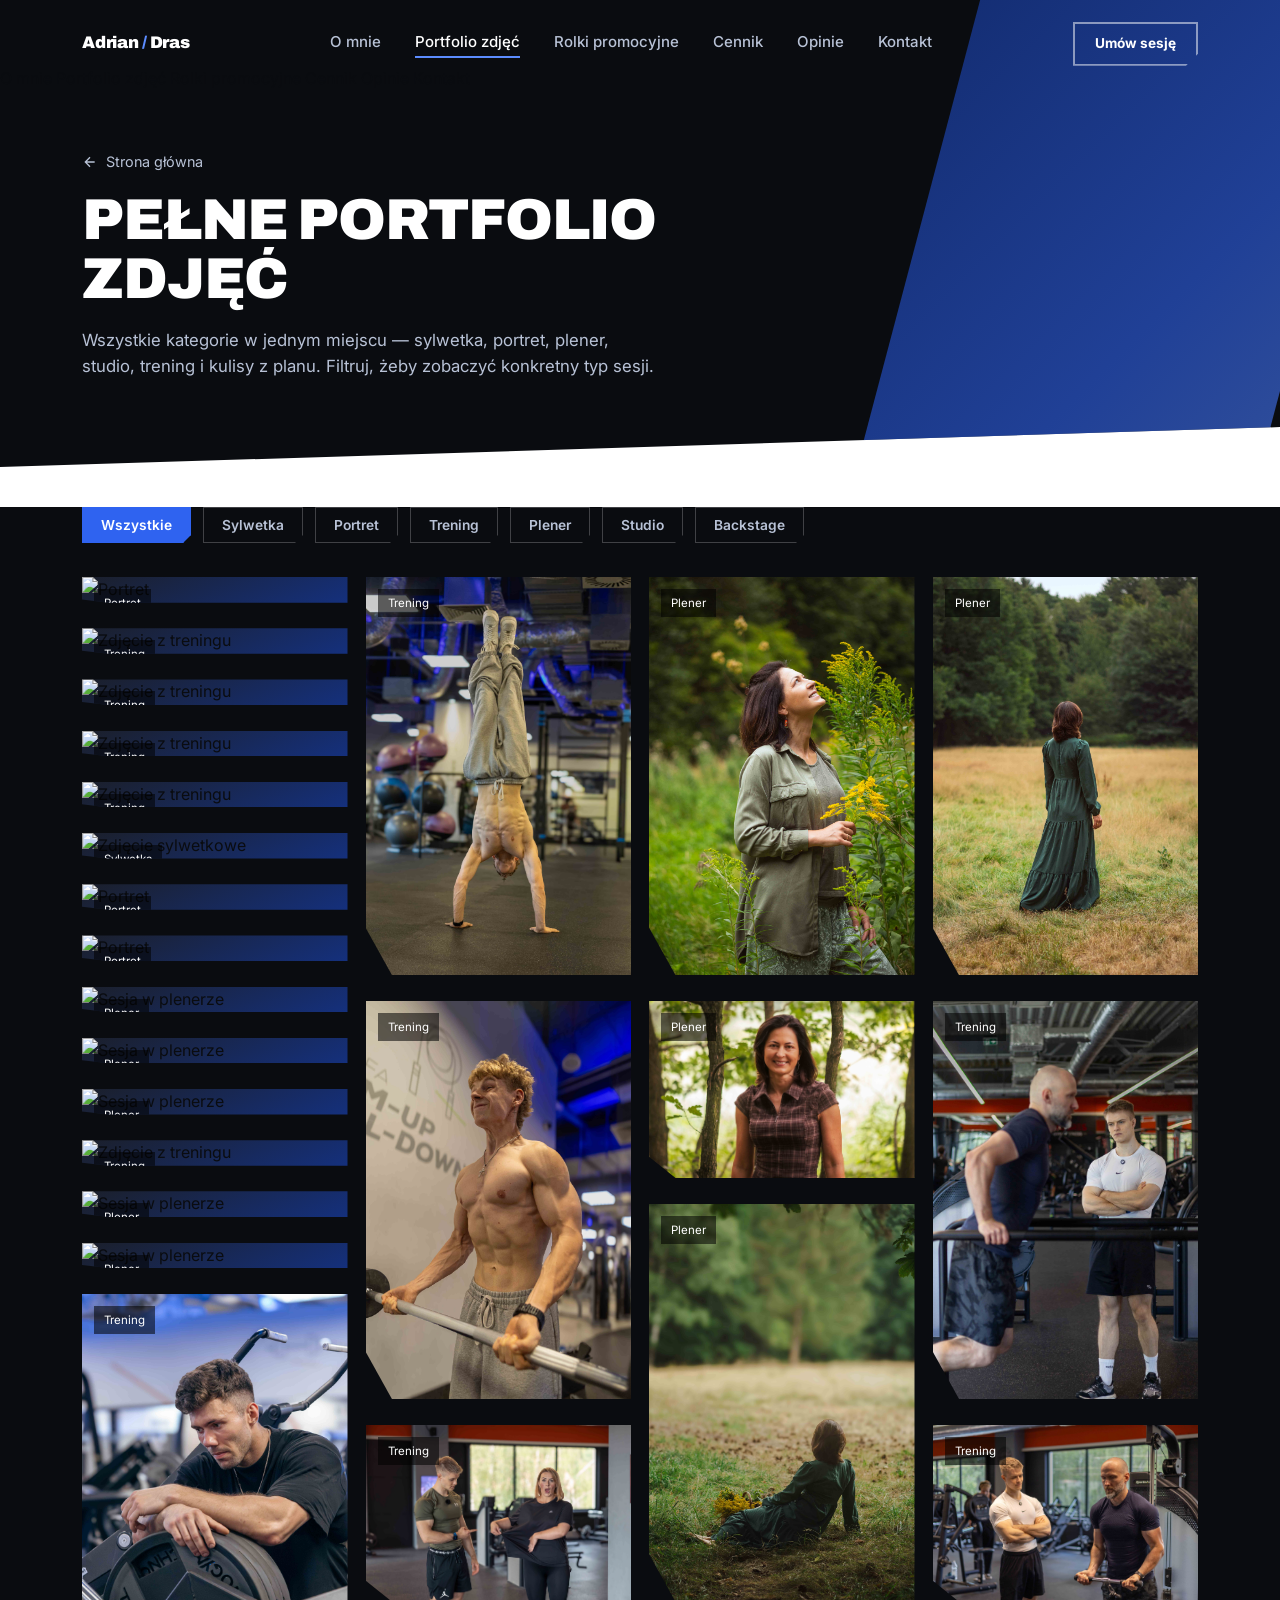
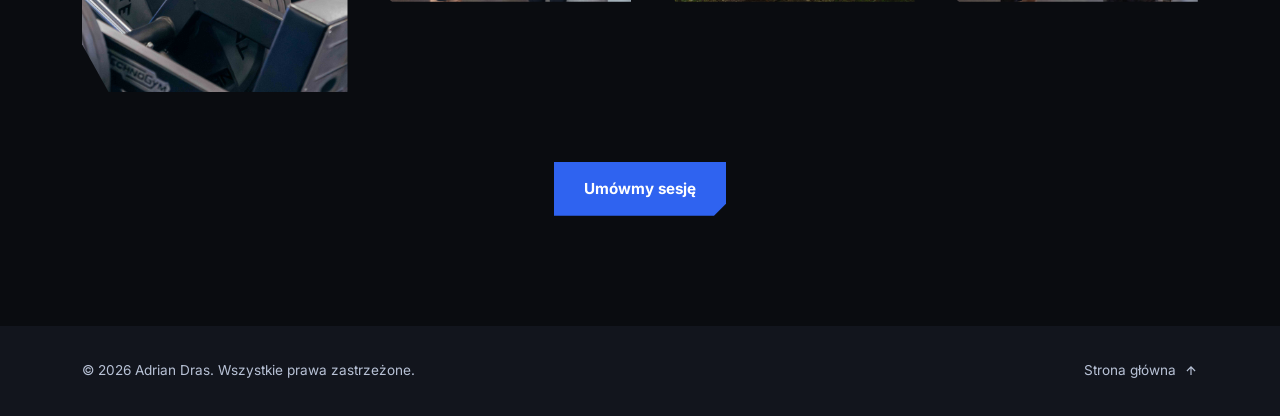
==== portfolio.html @ f692bb01 "-" ====
<!DOCTYPE html>
<html lang="pl">
<head>
<meta charset="UTF-8">
<meta name="viewport" content="width=device-width, initial-scale=1.0">
<title>Pełne portfolio zdjęć — Adrian Dras</title>
<link rel="preconnect" href="https://fonts.googleapis.com">
<link rel="preconnect" href="https://fonts.gstatic.com" crossorigin>
<link href="https://fonts.googleapis.com/css2?family=Archivo:wght@500;700;900&family=Inter:wght@400;500;600;700&display=swap" rel="stylesheet">
<link rel="stylesheet" href="style.css">
</head>
<body>

<header class="nav" id="siteNav">
  <div class="container nav-inner">
    <a href="index.html" class="logo">Adrian <span>/</span> Dras</a>
    <nav class="nav-links">
      <a href="index.html#o-mnie">O mnie</a>
      <a href="portfolio.html" class="current">Portfolio zdjęć</a>
      <a href="index.html#portfolio-wideo">Rolki promocyjne</a>
      <a href="index.html#cennik">Cennik</a>
      <a href="index.html#opinie">Opinie</a>
      <a href="index.html#kontakt">Kontakt</a>
    </nav>
    <div class="nav-cta">
      <a href="index.html#kontakt" class="btn btn-outline">Umów sesję</a>
      <button class="burger" id="burgerBtn" aria-label="Otwórz menu" aria-expanded="false">
        <span></span><span></span><span></span>
      </button>
    </div>
  </div>
  <div class="mobile-panel" id="mobilePanel">
    <a href="index.html#o-mnie">O mnie</a>
    <a href="portfolio.html">Portfolio zdjęć</a>
    <a href="index.html#portfolio-wideo">Rolki promocyjne</a>
    <a href="index.html#cennik">Cennik</a>
    <a href="index.html#opinie">Opinie</a>
    <a href="index.html#kontakt">Kontakt</a>
  </div>
</header>

<section class="page-banner">
  <div class="container">
    <a href="index.html" class="back-link">
      <svg viewBox="0 0 24 24" fill="none" stroke="currentColor" stroke-width="2"><path d="M19 12H5M12 19l-7-7 7-7"/></svg>
      Strona główna
    </a>
    <h1>Pełne portfolio zdjęć</h1>
    <p>Wszystkie kategorie w jednym miejscu — sylwetka, portret, plener, studio, trening i kulisy z planu. Filtruj, żeby zobaczyć konkretny typ sesji.</p>
  </div>
</section>

<section class="full-portfolio">
  <div class="container">
    <div class="filters" id="filters">
      <button class="filter-btn active" data-filter="all">Wszystkie</button>
      <button class="filter-btn" data-filter="sylwetka">Sylwetka</button>
      <button class="filter-btn" data-filter="portret">Portret</button>
      <button class="filter-btn" data-filter="trening">Trening</button>
      <button class="filter-btn" data-filter="plener">Plener</button>
      <button class="filter-btn" data-filter="studio">Studio</button>
      <button class="filter-btn" data-filter="backstage">Backstage</button>
    </div>

    <!--
      JAK DODAĆ NOWĄ KATEGORIĘ:
      1) Dodaj przycisk filtra powyżej, np.:
         <button class="filter-btn" data-filter="nockne">Sesje nocne</button>
      2) Oznacz zdjęcia w gridzie poniżej tym samym data-filter, np.:
         <div class="photo-tile" data-cat="nockne"> ... </div>
      Nazwa w data-filter i data-cat musi być identyczna (bez polskich znaków, małe litery).
      Zdjęcie "Wszystkie" nie wymaga zmian - pokazuje wszystko automatycznie.
    -->

    <div class="photo-grid" id="photoGrid">
      <div class="photo-tile" data-cat="portret">
        <span class="tag">Portret</span>
        <img src="Portfolio/9.jpg" alt="Portret">
      </div>
      <div class="photo-tile" data-cat="trening">
        <span class="tag">Trening</span>
        <img src="Portfolio/10.jpg" alt="Zdjęcie z treningu">
      </div>
      <div class="photo-tile" data-cat="trening">
        <span class="tag">Trening</span>
        <img src="Portfolio/11.jpg" alt="Zdjęcie z treningu">
      </div>
      <div class="photo-tile" data-cat="trening">
        <span class="tag">Trening</span>
        <img src="Portfolio/12.jpg" alt="Zdjęcie z treningu">
      </div>
      <div class="photo-tile" data-cat="trening">
        <span class="tag">Trening</span>
        <img src="Portfolio/13.jpg" alt="Zdjęcie z treningu">
      </div>
      <div class="photo-tile" data-cat="sylwetka">
        <span class="tag">Sylwetka</span>
        <img src="Portfolio/14.jpg" alt="Zdjęcie sylwetkowe">
      </div>
      <div class="photo-tile" data-cat="portret">
        <span class="tag">Portret</span>
        <img src="Portfolio/15.jpg" alt="Portret">
      </div>
       <div class="photo-tile" data-cat="portret">
        <span class="tag">Portret</span>
        <img src="Portfolio/16.jpg" alt="Portret">
      </div>
      <div class="photo-tile" data-cat="plener">
        <span class="tag">Plener</span>
        <img src="Portfolio/17.jpg" alt="Sesja w plenerze">
      </div>
      <div class="photo-tile" data-cat="plener">
        <span class="tag">Plener</span>
        <img src="Portfolio/18.jpg" alt="Sesja w plenerze">
      </div>
      <div class="photo-tile" data-cat="plener">
        <span class="tag">Plener</span>
        <img src="Portfolio/19.jpg" alt="Sesja w plenerze">
      </div>
      <div class="photo-tile" data-cat="trening">
        <span class="tag">Trening</span>
        <img src="Portfolio/20.jpg" alt="Zdjęcie z treningu">
      </div>
     <div class="photo-tile" data-cat="plener">
        <span class="tag">Plener</span>
        <img src="Portfolio/21.jpg" alt="Sesja w plenerze">
      </div>
           <div class="photo-tile" data-cat="plener">
        <span class="tag">Plener</span>
        <img src="Portfolio/22.jpg" alt="Sesja w plenerze">
      </div>
          <div class="photo-tile" data-cat="trening">
        <span class="tag">Trening</span>
        <img src="Portfolio/23.jpg" alt="Zdjęcie z treningu">
      </div>
          <div class="photo-tile" data-cat="trening">
        <span class="tag">Trening</span>
        <img src="Portfolio/24.jpg" alt="Zdjęcie z treningu">
      </div>
          <div class="photo-tile" data-cat="trening">
        <span class="tag">Trening</span>
        <img src="Portfolio/25.jpg" alt="Zdjęcie z treningu">
      </div>
          <div class="photo-tile" data-cat="trening">
        <span class="tag">Trening</span>
        <img src="Portfolio/26.jpg" alt="Zdjęcie z treningu">
      </div>
                 <div class="photo-tile" data-cat="plener">
        <span class="tag">Plener</span>
        <img src="Portfolio/27.jpg" alt="Sesja w plenerze">
      </div>
                 <div class="photo-tile" data-cat="plener">
        <span class="tag">Plener</span>
        <img src="Portfolio/28.jpg" alt="Sesja w plenerze">
      </div>
                 <div class="photo-tile" data-cat="plener">
        <span class="tag">Plener</span>
        <img src="Portfolio/29.jpg" alt="Sesja w plenerze">
      </div>
                 <div class="photo-tile" data-cat="plener">
        <span class="tag">Plener</span>
        <img src="Portfolio/30.jpg" alt="Sesja w plenerze">
      </div>
      <div class="photo-tile" data-cat="trening">
        <span class="tag">Trening</span>
        <img src="Portfolio/31.jpg" alt="Zdjęcie z treningu">
      </div>
      <div class="photo-tile" data-cat="trening">
        <span class="tag">Trening</span>
        <img src="Portfolio/32.jpg" alt="Zdjęcie z treningu">
      </div>
    </div>

    <div style="margin-top:44px; text-align:center;">
      <a href="index.html#kontakt" class="btn btn-primary">Umówmy sesję</a>
    </div>
  </div>
</section>

<footer>
  <div class="container footer-inner">
    <span>© 2026 Adrian Dras. Wszystkie prawa zastrzeżone.</span>
    <a href="index.html#hero" class="to-top">Strona główna <svg viewBox="0 0 24 24" fill="none" stroke="currentColor" stroke-width="2"><path d="M12 19V5M5 12l7-7 7 7"/></svg></a>
  </div>
</footer>

<div class="lightbox" id="lightbox">
  <button class="lightbox-close" id="lightboxClose" aria-label="Zamknij podgląd"><svg viewBox="0 0 24 24" fill="none" stroke="currentColor" stroke-width="2"><path d="M6 6l12 12M18 6L6 18"/></svg></button>
  <button class="lightbox-nav lightbox-prev" id="lightboxPrev" aria-label="Poprzednie zdjęcie"><svg viewBox="0 0 24 24" fill="none" stroke="currentColor" stroke-width="2"><path d="M15 18l-6-6 6-6"/></svg></button>
  <img id="lightboxImg" src="" alt="">
  <button class="lightbox-nav lightbox-next" id="lightboxNext" aria-label="Następne zdjęcie"><svg viewBox="0 0 24 24" fill="none" stroke="currentColor" stroke-width="2"><path d="M9 18l6-6-6-6"/></svg></button>
</div>

<script>
  // ---- sticky nav ----
  const nav = document.getElementById('siteNav');
  window.addEventListener('scroll', () => {
    nav.classList.toggle('scrolled', window.scrollY > 30);
  });

  // ---- mobile menu ----
  const burger = document.getElementById('burgerBtn');
  const panel = document.getElementById('mobilePanel');
  burger.addEventListener('click', () => {
    const open = panel.classList.toggle('open');
    burger.classList.toggle('open', open);
    burger.setAttribute('aria-expanded', open);
  });
  panel.querySelectorAll('a').forEach(a => a.addEventListener('click', () => {
    panel.classList.remove('open');
    burger.classList.remove('open');
    burger.setAttribute('aria-expanded', false);
  }));

  // ---- filter buttons ----
  document.getElementById('filters').addEventListener('click', (e) => {
    const btn = e.target.closest('.filter-btn');
    if (!btn) return;
    document.querySelectorAll('.filter-btn').forEach(b => b.classList.remove('active'));
    btn.classList.add('active');
    const filter = btn.dataset.filter;
    document.querySelectorAll('.photo-tile').forEach(tile => {
      tile.classList.toggle('hide', filter !== 'all' && tile.dataset.cat !== filter);
    });
  });

  // ---- lightbox: pełny podgląd zdjęcia ----
  (function(){
    const lightbox = document.getElementById('lightbox');
    const lightboxImg = document.getElementById('lightboxImg');
    const closeBtn = document.getElementById('lightboxClose');
    const prevBtn = document.getElementById('lightboxPrev');
    const nextBtn = document.getElementById('lightboxNext');
    if (!lightbox) return;
    let images = [];
    let index = 0;

    function show() {
      lightboxImg.src = images[index].src;
      lightboxImg.alt = images[index].alt || '';
    }
    function open(list, i) {
      images = list;
      index = i;
      show();
      lightbox.classList.add('open');
      document.body.style.overflow = 'hidden';
      closeBtn.focus();
    }
    function close() {
      lightbox.classList.remove('open');
      document.body.style.overflow = '';
      lightboxImg.src = '';
    }
    function next() { index = (index + 1) % images.length; show(); }
    function prev() { index = (index - 1 + images.length) % images.length; show(); }

    document.querySelectorAll('.photo-tile').forEach(tile => {
      tile.addEventListener('click', () => {
        if (tile.classList.contains('hide')) return;
        const visible = Array.from(document.querySelectorAll('.photo-tile')).filter(t => !t.classList.contains('hide'));
        const list = visible.map(t => t.querySelector('img')).filter(Boolean);
        const img = tile.querySelector('img');
        const i = list.indexOf(img);
        if (i === -1) return;
        open(list, i);
      });
    });
    closeBtn.addEventListener('click', close);
    nextBtn.addEventListener('click', next);
    prevBtn.addEventListener('click', prev);
    lightbox.addEventListener('click', (e) => { if (e.target === lightbox) close(); });
    document.addEventListener('keydown', (e) => {
      if (!lightbox.classList.contains('open')) return;
      if (e.key === 'Escape') close();
      if (e.key === 'ArrowRight') next();
      if (e.key === 'ArrowLeft') prev();
    });
  })();

</script>

</body>
</html>
---- style.css ----
:root{
    --black:#0A0C10;
    --black-2:#12151D;
    --black-3:#1B1F2A;
    --blue-deep:#12379E;
    --blue:#2F63F0;
    --blue-bright:#5C8CFF;
    --ice:#EDF2FB;
    --ice-2:#DEE7F9;
    --white:#FFFFFF;
    --grey:#7C879C;
    --grey-light:#B8C2D6;
    --cut:20px;
  }

  *,*::before,*::after{ box-sizing:border-box; }
  html{ scroll-behavior:smooth; }
  body{
    margin:0;
    background:var(--white);
    color:var(--black);
    font-family:'Inter',sans-serif;
    font-size:16px;
    line-height:1.6;
    -webkit-font-smoothing:antialiased;
  }
  img{ max-width:100%; display:block; }
  a{ color:inherit; text-decoration:none; }
  button{ font-family:inherit; cursor:pointer; border:none; background:none; color:inherit; }
  ul{ list-style:none; margin:0; padding:0; }
  section{ scroll-margin-top:84px; }

  h1,h2,h3,h4{
    font-family:'Archivo',sans-serif;
    font-weight:900;
    line-height:1.02;
    letter-spacing:-0.02em;
    margin:0;
  }

  .container{
    max-width:1180px;
    margin:0 auto;
    padding-left:32px;
    padding-right:32px;
  }

  .eyebrow-free{ margin-bottom:18px; }

  .section-heading{
    font-size:clamp(2rem,3.6vw,3rem);
    max-width:14ch;
  }

  .section-intro{
    font-size:1.05rem;
    color:var(--grey);
    max-width:46ch;
    margin-top:16px;
  }

  .btn{
    display:inline-flex;
    align-items:center;
    gap:10px;
    padding:15px 30px;
    font-weight:700;
    font-size:0.95rem;
    font-family:'Inter',sans-serif;
    clip-path:polygon(0 0,100% 0,100% calc(100% - 12px),calc(100% - 12px) 100%,0 100%);
    transition:transform .18s ease, background .18s ease;
  }
  .btn:focus-visible{ outline:3px solid var(--blue-bright); outline-offset:3px; }
  .btn-primary{
    background:var(--blue);
    color:var(--white);
  }
  .btn-primary:hover{ background:var(--blue-deep); transform:translateY(-2px); }
  .btn-outline{
    background:transparent;
    color:var(--white);
    box-shadow:inset 0 0 0 2px rgba(255,255,255,0.5);
  }
  .btn-outline:hover{ box-shadow:inset 0 0 0 2px var(--white); transform:translateY(-2px); }
  .btn-outline-dark{
    color:var(--black);
    box-shadow:inset 0 0 0 2px rgba(10,12,16,0.35);
  }
  .btn-outline-dark:hover{ box-shadow:inset 0 0 0 2px var(--black); transform:translateY(-2px); }
  .btn-small{ padding:11px 20px; font-size:0.85rem; }

  /* ---------- NAV ---------- */
  header.nav{
    position:fixed;
    top:0; left:0; right:0;
    z-index:100;
    padding:22px 0;
    transition:background .25s ease, padding .25s ease, box-shadow .25s ease;
  }
  header.nav.scrolled{
    background:rgba(10,12,16,0.92);
    backdrop-filter:blur(10px);
    padding:14px 0;
    box-shadow:0 8px 30px rgba(0,0,0,0.25);
  }
  .nav-inner{
    display:flex;
    align-items:center;
    justify-content:space-between;
  }
  .logo{
    font-family:'Archivo',sans-serif;
    font-weight:900;
    font-size:1.05rem;
    color:var(--white);
    letter-spacing:-0.01em;
  }
  .logo span{ color:var(--blue-bright); }
  .nav-links{
    display:flex;
    gap:34px;
  }
  .nav-links a{
    color:var(--grey-light);
    font-size:0.94rem;
    font-weight:500;
    position:relative;
    padding-bottom:4px;
  }
  .nav-links a::after{
    content:'';
    position:absolute;
    left:0; bottom:0;
    width:0; height:2px;
    background:var(--blue-bright);
    transition:width .2s ease;
  }
  .nav-links a.current{ color:var(--white); }
  .nav-links a.current::after{ width:100%; }
  .nav-links a:hover, .nav-links a:focus-visible{ color:var(--white); }
  .nav-links a:hover::after, .nav-links a:focus-visible::after{ width:100%; }
  .nav-cta{ display:flex; align-items:center; gap:22px; }
  .nav-cta .btn{ padding:11px 22px; font-size:0.85rem; }

  .burger{
    display:none;
    flex-direction:column;
    gap:5px;
    padding:6px;
  }
  .burger span{
    width:24px; height:2px;
    background:var(--white);
    transition:transform .25s ease, opacity .25s ease;
  }
  .burger.open span:nth-child(1){ transform:translateY(7px) rotate(45deg); }
  .burger.open span:nth-child(2){ opacity:0; }
  .burger.open span:nth-child(3){ transform:translateY(-7px) rotate(-45deg); }

  /* ---------- HERO ---------- */
  .hero{
    position:relative;
    background:var(--black);
    color:var(--white);
    padding:170px 0 0;
    overflow:hidden;
    clip-path:polygon(0 0,100% 0,100% calc(100% - 90px),0 100%);
  }
  .hero::before{
    content:'';
    position:absolute;
    top:-10%; right:-8%;
    width:60%; height:120%;
    background:linear-gradient(135deg,var(--blue-deep),var(--blue) 60%,var(--blue-bright));
    clip-path:polygon(30% 0,100% 0,70% 100%,0% 100%);
    opacity:0.9;
  }
  .hero-grid{
    position:relative;
    display:grid;
    grid-template-columns:1.1fr 0.9fr;
    gap:40px;
    align-items:center;
    padding-bottom:110px;
  }
  .hero-copy{
    opacity:0;
    transform:translateY(18px);
    animation:heroIn .7s ease forwards;
  }
  .hero-copy h1{
    font-size:clamp(2.6rem,5.6vw,4.6rem);
    text-transform:uppercase;
  }
  .hero-copy h1 .l2{ color:var(--blue-bright); display:block; }
  .hero-copy p{
    margin-top:26px;
    max-width:44ch;
    color:var(--grey-light);
    font-size:1.08rem;
  }
  .hero-actions{
    margin-top:36px;
    display:flex;
    gap:16px;
    flex-wrap:wrap;
  }
  .hero-visual{
    position:relative;
    opacity:0;
    transform:translateY(18px);
    animation:heroIn .7s ease .18s forwards;
  }
  .ph{
    position:relative;
    background:linear-gradient(160deg,var(--black-3),var(--black-2));
    border:1px solid rgba(255,255,255,0.08);
  }
  .ph-hero{
    aspect-ratio:4/5;
    clip-path:polygon(0 0,100% 0,100% 100%,0 100%,0 20%,10% 0);
    overflow:hidden;
  }
  .ph-hero img{
    position:absolute; inset:0;
    width:100%; height:100%;
    object-fit:cover;
  }
  .stat-chip{
    position:absolute;
    background:var(--white);
    color:var(--black);
    padding:14px 18px;
    clip-path:polygon(0 0,100% 0,100% calc(100% - 10px),calc(100% - 10px) 100%,0 100%);
    box-shadow:0 14px 30px rgba(0,0,0,0.35);
  }
  .stat-chip strong{ display:block; font-family:'Archivo',sans-serif; font-weight:900; font-size:1.3rem; color:var(--blue-deep); }
  .stat-chip span{ font-size:0.78rem; color:var(--grey); }
  .chip-1{ top:-18px; left:-18px; }
  .chip-2{ bottom:22px; right:-22px; }

  @keyframes heroIn{ to{ opacity:1; transform:translateY(0); } }

  /* ---------- ABOUT ---------- */
  .about{ background:var(--ice); padding:120px 0 100px; }
  .about-grid{
    display:grid;
    grid-template-columns:0.85fr 1.15fr;
    gap:64px;
    align-items:center;
  }
  .ph-about{
    aspect-ratio:3/4;
    background:linear-gradient(150deg,var(--blue-deep),var(--black-2));
    clip-path:polygon(12% 0,100% 0,100% 88%,88% 100%,0 100%,0 12%);
    color:rgba(255,255,255,0.85);
  }
  .ph-about img{
    position:absolute; inset:0;
    width:100%; height:100%;
    object-fit:cover;
  }
  .about-media{ position:relative; }
  .about-accent{
    position:absolute;
    right:-8%; bottom:-10%;
    width:44%;
    aspect-ratio:4/5;
    background:linear-gradient(150deg,var(--black-3),var(--blue-deep));
    clip-path:polygon(0 0,100% 0,100% 100%,10% 100%,0 88%);
    border:4px solid var(--white);
    box-shadow:0 20px 40px rgba(0,0,0,0.25);
    overflow:hidden;
  }
  .about-accent img{
    position:absolute; inset:0;
    width:100%; height:100%;
    object-fit:cover;
  }
  .about-text p{ color:var(--grey); font-size:1.02rem; margin-top:18px; max-width:52ch; }
  .stats-row{
    display:grid;
    grid-template-columns:repeat(3,1fr);
    gap:24px;
    margin-top:44px;
    border-top:2px solid rgba(10,12,16,0.1);
    padding-top:28px;
  }
  .stat-item strong{
    display:block;
    font-family:'Archivo',sans-serif;
    font-weight:900;
    font-size:clamp(2rem,3.4vw,2.6rem);
    color:var(--blue);
  }
  .stat-item span{ font-size:0.88rem; color:var(--grey); }

  /* ---------- PORTFOLIO PHOTO ---------- */
  .portfolio-photo{ background:var(--black); color:var(--white); padding:120px 0 110px; }
  .portfolio-photo .section-intro{ color:var(--grey-light); }
  .filters{
    display:flex;
    gap:12px;
    flex-wrap:wrap;
    margin:40px 0 34px;
  }
  .filter-btn{
    padding:9px 18px;
    border:1px solid rgba(255,255,255,0.22);
    color:var(--grey-light);
    font-size:0.86rem;
    font-weight:600;
    clip-path:polygon(0 0,100% 0,100% calc(100% - 8px),calc(100% - 8px) 100%,0 100%);
    transition:all .18s ease;
  }
  .filter-btn:hover, .filter-btn:focus-visible{ border-color:var(--blue-bright); color:var(--white); }
  .filter-btn.active{ background:var(--blue); border-color:var(--blue); color:var(--white); }

  .photo-grid{
    columns:4;
    column-gap:18px;
  }
  .photo-tile{
    position:relative;
    overflow:hidden;
    clip-path:polygon(0 0,100% 0,100% 100%,10% 100%,0 88%);
    background:linear-gradient(155deg,var(--black-3),var(--blue-deep) 140%);
    transition:transform .3s ease;
    break-inside:avoid;
    -webkit-column-break-inside:avoid;
    margin-bottom:18px;
    display:inline-block;
    width:100%;
  }
  .photo-tile:hover{ transform:translateY(-6px); }
  .photo-tile .tile-inner{
    position:absolute; inset:0;
    display:flex; flex-direction:column;
    align-items:center; justify-content:center;
    gap:8px;
    color:rgba(255,255,255,0.8);
  }
  .photo-tile svg{ width:28px; height:28px; opacity:0.6; }
  .photo-tile .tag{
    position:absolute;
    top:12px; left:12px;
    font-size:0.72rem;
    padding:5px 10px;
    background:rgba(0,0,0,0.55);
    color:var(--white);
  }
  .photo-tile.hide{ display:none; }
  .photo-tile{ cursor:zoom-in; }
  .photo-tile::after{
    content:'';
    position:absolute; inset:0;
    background:rgba(10,12,16,0);
    transition:background .2s ease;
    pointer-events:none;
  }
  .photo-tile:hover::after{ background:rgba(10,12,16,0.15); }

  /* ---------- LIGHTBOX ---------- */
  .lightbox{
    position:fixed; inset:0;
    background:rgba(10,12,16,0.94);
    display:none;
    align-items:center;
    justify-content:center;
    z-index:300;
    padding:60px;
  }
  .lightbox.open{ display:flex; }
  .lightbox img{
    max-width:88vw;
    max-height:82vh;
    width:auto; height:auto;
    object-fit:contain;
    box-shadow:0 30px 80px rgba(0,0,0,0.5);
  }
  .lightbox-close, .lightbox-nav{
    position:absolute;
    display:flex; align-items:center; justify-content:center;
    border:1px solid rgba(255,255,255,0.3);
    background:rgba(0,0,0,0.3);
    color:var(--white);
    transition:border-color .2s ease, background .2s ease;
  }
  .lightbox-close:hover, .lightbox-nav:hover{ background:var(--blue); border-color:var(--blue); }
  .lightbox-close{ top:22px; right:24px; width:44px; height:44px; }
  .lightbox-nav{ top:50%; transform:translateY(-50%); width:48px; height:48px; }
  .lightbox-prev{ left:20px; }
  .lightbox-next{ right:20px; }
  .lightbox-close svg, .lightbox-nav svg{ width:18px; height:18px; }
  @media (max-width:700px){
    .lightbox{ padding:20px; }
    .lightbox-nav{ width:40px; height:40px; }
    .lightbox-prev{ left:6px; }
    .lightbox-next{ right:6px; }
    .lightbox-close{ top:14px; right:14px; }
  }

  /* ---------- PORTFOLIO VIDEO ---------- */
  .portfolio-video{ background:var(--ice); padding:120px 0 110px; }
  .video-grid{
    display:grid;
    grid-template-columns:repeat(3,1fr);
    gap:18px;
    margin-top:40px;
    max-width:760px;
    margin-left:auto;
    margin-right:auto;
  }
  .video-tile{
    position:relative;
    aspect-ratio:9/16;
    background:linear-gradient(160deg,var(--black-2),var(--blue-deep));
    clip-path:polygon(0 0,100% 0,100% 100%,12% 100%,0 85%);
    overflow:hidden;
  }
  .video-tile .play{
    position:absolute; inset:0;
    display:flex; align-items:center; justify-content:center;
  }
  .play-btn{
    width:56px; height:56px;
    border-radius:50%;
    background:rgba(255,255,255,0.14);
    border:1.5px solid rgba(255,255,255,0.6);
    display:flex; align-items:center; justify-content:center;
    transition:transform .2s ease, background .2s ease;
  }
  .video-tile:hover .play-btn{ transform:scale(1.08); background:var(--blue); border-color:var(--blue); }
  .play-btn svg{ width:16px; height:16px; margin-left:3px; }
  .video-tile .duration{
    position:absolute; bottom:12px; right:12px;
    font-size:0.75rem; color:var(--white);
    background:rgba(0,0,0,0.5);
    padding:4px 9px;
  }
  .video-tile .vlabel{
    position:absolute; top:12px; left:14px;
    font-size:0.8rem; color:rgba(255,255,255,0.75);
    z-index:2;
    transition:opacity .2s ease;
  }
  .tile-video{
    position:absolute; inset:0;
    width:100%; height:100%;
    object-fit:cover;
    background:transparent;
  }
  .video-tile .file-hint{
    position:absolute; bottom:12px; left:14px;
    font-size:0.7rem; color:rgba(255,255,255,0.4);
    display:none; z-index:2;
  }
  .video-tile.no-video .file-hint{ display:block; }
  .video-tile.playing .play{ opacity:0; pointer-events:none; }
  .video-tile.playing .vlabel{ opacity:0; }

  .photo-tile img {
  width: 100%;
  height: auto;
  display: block;
  transition: transform .4s ease;
}

/* Subtelne zbliżenie samego zdjęcia po najechaniu myszką (opcjonalne) */
.photo-tile:hover img {
  transform: scale(1.05);
}

  /* ---------- PRICING ---------- */
  .pricing{ background:var(--white); padding:120px 0 110px; }
  .pricing-grid{
    display:grid;
    grid-template-columns:repeat(3,1fr);
    gap:24px;
    margin-top:44px;
    align-items:stretch;
  }
  .plan{
    border:1px solid rgba(10,12,16,0.12);
    padding:38px 30px 32px;
    clip-path:polygon(0 0,100% 0,100% 100%,18px 100%,0 calc(100% - 18px));
    display:flex; flex-direction:column;
  }
  .plan.featured{
    background:var(--black);
    color:var(--white);
    border-color:var(--black);
    transform:translateY(-14px);
    box-shadow:0 24px 50px rgba(18,55,158,0.25);
  }
  .plan h3{ font-size:1.3rem; text-transform:uppercase; }
  .plan .price{
    font-family:'Archivo',sans-serif;
    font-weight:900;
    font-size:2.1rem;
    margin-top:14px;
    color:var(--blue);
  }
  .plan.featured .price{ color:var(--blue-bright); }
  .plan .price small{ font-family:'Inter',sans-serif; font-weight:500; font-size:0.9rem; color:var(--grey); }
  .plan ul{ margin-top:22px; display:flex; flex-direction:column; gap:12px; flex:1; }
  .plan ul li{
    font-size:0.92rem;
    padding-left:18px;
    position:relative;
    color:var(--grey);
  }
  .plan.featured ul li{ color:var(--grey-light); }
  .plan ul li::before{
    content:'';
    position:absolute; left:0; top:8px;
    width:8px; height:2px;
    background:var(--blue);
  }
  .plan.featured ul li::before{ background:var(--blue-bright); }
  .plan .btn{ margin-top:28px; align-self:flex-start; }

  /* ---------- TESTIMONIALS ---------- */
  .testimonials{ background:var(--ice); padding:120px 0; }
  .quote-wrap{
    position:relative;
    max-width:760px;
    margin:44px auto 0;
    min-height:220px;
  }
  .quote-slide{
    position:absolute;
    inset:0;
    opacity:0;
    transform:translateY(10px);
    transition:opacity .4s ease, transform .4s ease;
    pointer-events:none;
  }
  .quote-slide.active{ opacity:1; transform:translateY(0); pointer-events:auto; }
  .quote-slide p{
    font-family:'Archivo',sans-serif;
    font-weight:700;
    font-size:clamp(1.2rem,2.4vw,1.6rem);
    line-height:1.4;
    letter-spacing:-0.01em;
  }
  .quote-slide .who{ margin-top:22px; font-size:0.92rem; color:var(--grey); }
  .quote-slide .who strong{ color:var(--black); }
  .dots{ display:flex; gap:10px; justify-content:center; margin-top:30px; }
  .dot{ width:9px; height:9px; background:var(--grey-light); transition:background .2s ease, transform .2s ease; }
  .dot.active{ background:var(--blue); transform:scale(1.3); }

  /* ---------- CONTACT ---------- */
  .contact{
    background:var(--black);
    color:var(--white);
    padding:120px 0 100px;
    clip-path:polygon(0 60px,100% 0,100% 100%,0 100%);
    margin-top:60px;
  }
  .contact-grid{
    display:grid;
    grid-template-columns:1.2fr 0.8fr;
    gap:60px;
    margin-top:44px;
  }
  .field{ margin-bottom:20px; }
  .field label{ display:block; font-size:0.85rem; color:var(--grey-light); margin-bottom:8px; }
  .field input, .field select, .field textarea{
    width:100%;
    background:var(--black-2);
    border:1px solid rgba(255,255,255,0.14);
    color:var(--white);
    padding:13px 14px;
    font-family:'Inter',sans-serif;
    font-size:0.95rem;
  }
  .field input:focus-visible, .field select:focus-visible, .field textarea:focus-visible{
    outline:2px solid var(--blue-bright);
    outline-offset:1px;
    border-color:var(--blue-bright);
  }
  .field textarea{ resize:vertical; min-height:110px; }
  .form-msg{
    margin-top:16px;
    font-size:0.9rem;
    color:var(--blue-bright);
    display:none;
  }
  .form-msg.show{ display:block; }
  .form-msg.error{ color:#ff6b6b; }

  .contact-info h4{ font-family:'Inter',sans-serif; font-weight:600; font-size:0.85rem; color:var(--grey-light); margin-bottom:10px; }
  .contact-info .line{ font-size:1.05rem; margin-bottom:26px; }
  .socials{ display:flex; gap:14px; margin-top:6px; }
  .socials a{
    width:42px; height:42px;
    display:flex; align-items:center; justify-content:center;
    border:1px solid rgba(255,255,255,0.18);
    transition:border-color .2s ease, background .2s ease;
  }
  .socials a:hover, .socials a:focus-visible{ background:var(--blue); border-color:var(--blue); }
  .socials svg{ width:18px; height:18px; }

  /* ---------- FOOTER ---------- */
  footer{
    background:var(--black-2);
    color:var(--grey-light);
    padding:34px 0;
  }
  .footer-inner{
    display:flex;
    align-items:center;
    justify-content:space-between;
    flex-wrap:wrap;
    gap:16px;
    font-size:0.85rem;
  }
  .to-top{
    display:flex; align-items:center; gap:8px;
    color:var(--grey-light);
  }
  .to-top:hover, .to-top:focus-visible{ color:var(--white); }
  .to-top svg{ width:14px; height:14px; }

  /* ---------- RESPONSIVE ---------- */
  @media (max-width:980px){
    .nav-links, .nav-cta .btn-outline{ display:none; }
    .burger{ display:flex; }
    .mobile-panel{
      display:none;
      position:fixed; top:0; right:0; bottom:0; left:0;
      background:var(--black);
      z-index:99;
      padding:110px 32px 40px;
    }
    .mobile-panel.open{ display:flex; flex-direction:column; gap:26px; }
    .mobile-panel a{ font-family:'Archivo',sans-serif; font-weight:900; font-size:1.6rem; color:var(--white); text-transform:uppercase; }
    .hero-grid, .about-grid, .contact-grid{ grid-template-columns:1fr; }
    .hero-visual{ order:-1; width:100%; max-width:340px; margin:0 auto; }
    .stat-chip{ display:none; }
    .about-accent{ right:0; bottom:-6%; width:42%; }
    .photo-grid{ columns:2; }
    .pricing-grid{ grid-template-columns:1fr; }
    .plan.featured{ transform:none; }
    .video-grid{ max-width:100%; gap:12px; }
    .stats-row{ grid-template-columns:1fr; gap:18px; }
  }
  @media (max-width:560px){
    .container{ padding-left:20px; padding-right:20px; }
    .photo-grid{ columns:2; column-gap:12px; }
    .photo-grid .photo-tile{ margin-bottom:12px; }
    .video-grid{ gap:8px; }
    .hero{ padding-top:130px; }
    .hero-copy h1{ font-size:2.3rem; }
  }

  /* ---------- PAGE BANNER (podstrony) ---------- */
  .page-banner{
    background:var(--black);
    color:var(--white);
    padding:150px 0 70px;
    clip-path:polygon(0 0,100% 0,100% calc(100% - 40px),0 100%);
    position:relative;
    overflow:hidden;
  }
  .page-banner::before{
    content:'';
    position:absolute;
    top:-20%; right:-10%;
    width:45%; height:140%;
    background:linear-gradient(135deg,var(--blue-deep),var(--blue) 60%,var(--blue-bright));
    clip-path:polygon(30% 0,100% 0,70% 100%,0% 100%);
    opacity:0.6;
  }
  .page-banner .back-link{
    position:relative;
    display:inline-flex;
    align-items:center;
    gap:8px;
    font-size:0.9rem;
    color:var(--grey-light);
    margin-bottom:18px;
  }
  .page-banner .back-link:hover{ color:var(--white); }
  .page-banner .back-link svg{ width:16px; height:16px; }
  .page-banner h1{
    position:relative;
    font-size:clamp(2.2rem,4.6vw,3.6rem);
    text-transform:uppercase;
    max-width:16ch;
  }
  .page-banner p{
    position:relative;
    margin-top:18px;
    max-width:52ch;
    color:var(--grey-light);
    font-size:1.05rem;
  }

  /* ---------- FULL PORTFOLIO GRID ---------- */
  .full-portfolio{ background:var(--black); padding:0 0 110px; }
  .full-portfolio .photo-grid{ margin-top:0; }

  @media (prefers-reduced-motion:reduce){
    *{ animation-duration:0.001ms !important; animation-iteration-count:1 !important; transition-duration:0.001ms !important; scroll-behavior:auto !important; }
  }
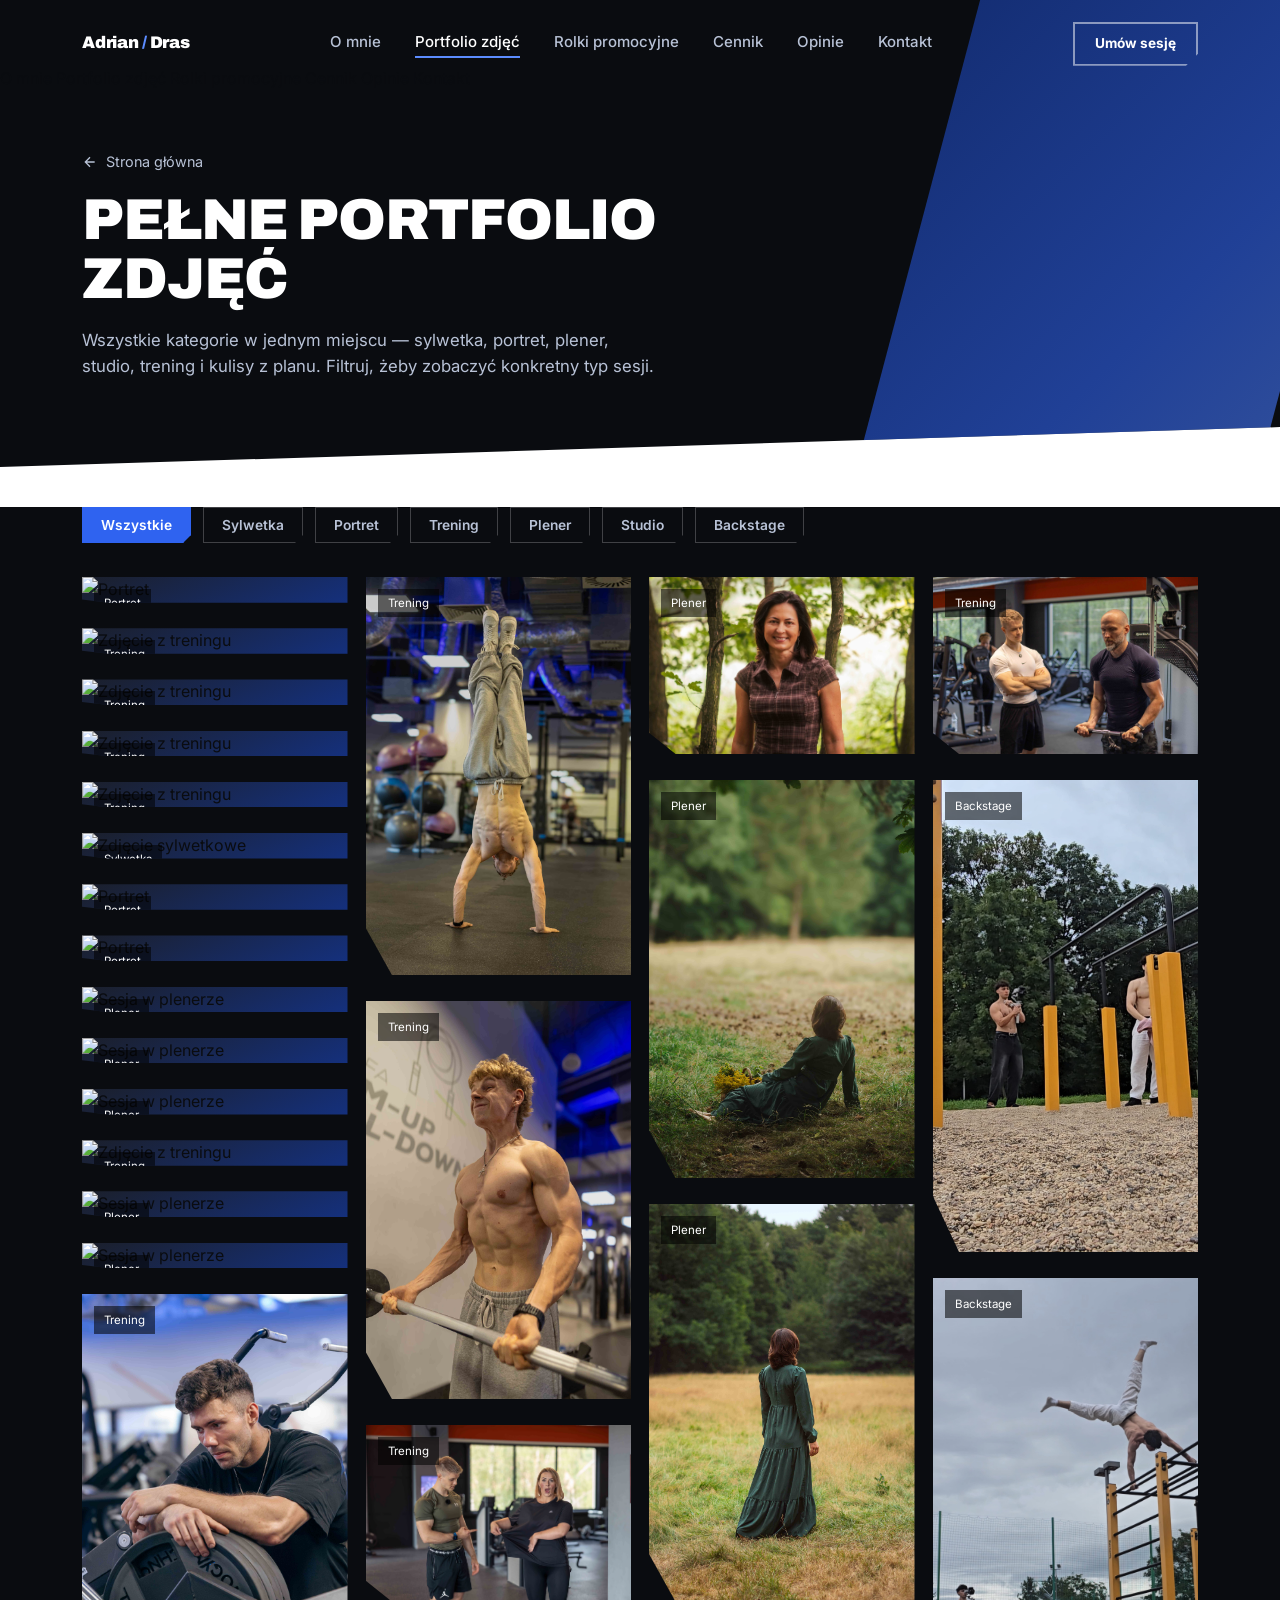
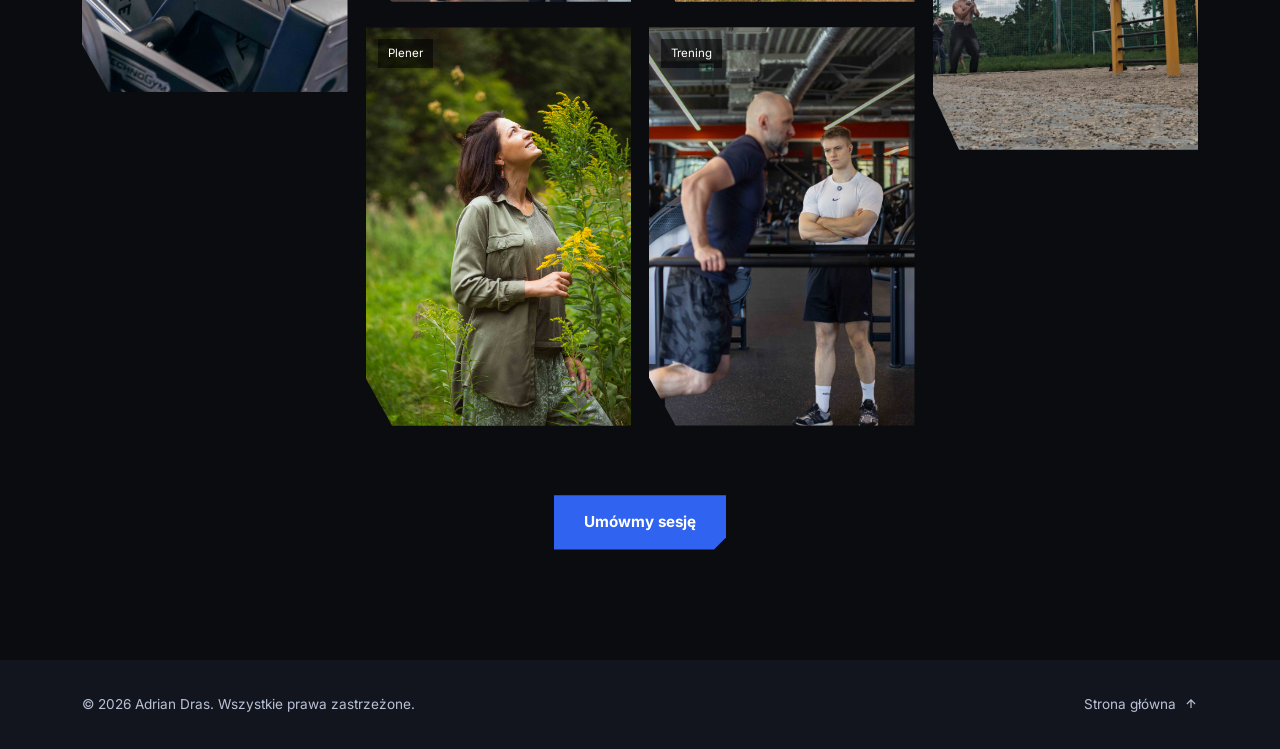
==== commit 4ebc9d4f: "add bs" ====
--- a/portfolio.html
+++ b/portfolio.html
@@ -168,6 +168,14 @@
       <div class="photo-tile" data-cat="trening">
         <span class="tag">Trening</span>
         <img src="Portfolio/32.jpg" alt="Zdjęcie z treningu">
+      </div>
+         <div class="photo-tile" data-cat="backstage">
+        <span class="tag">Backstage</span>
+        <img src="Portfolio/33.jpg" alt="Zdjęcie z backstage">
+      </div>
+      <div class="photo-tile" data-cat="backstage">
+        <span class="tag">Backstage</span>
+        <img src="Portfolio/34.jpg" alt="Zdjęcie z backstage">
       </div>
     </div>
 
